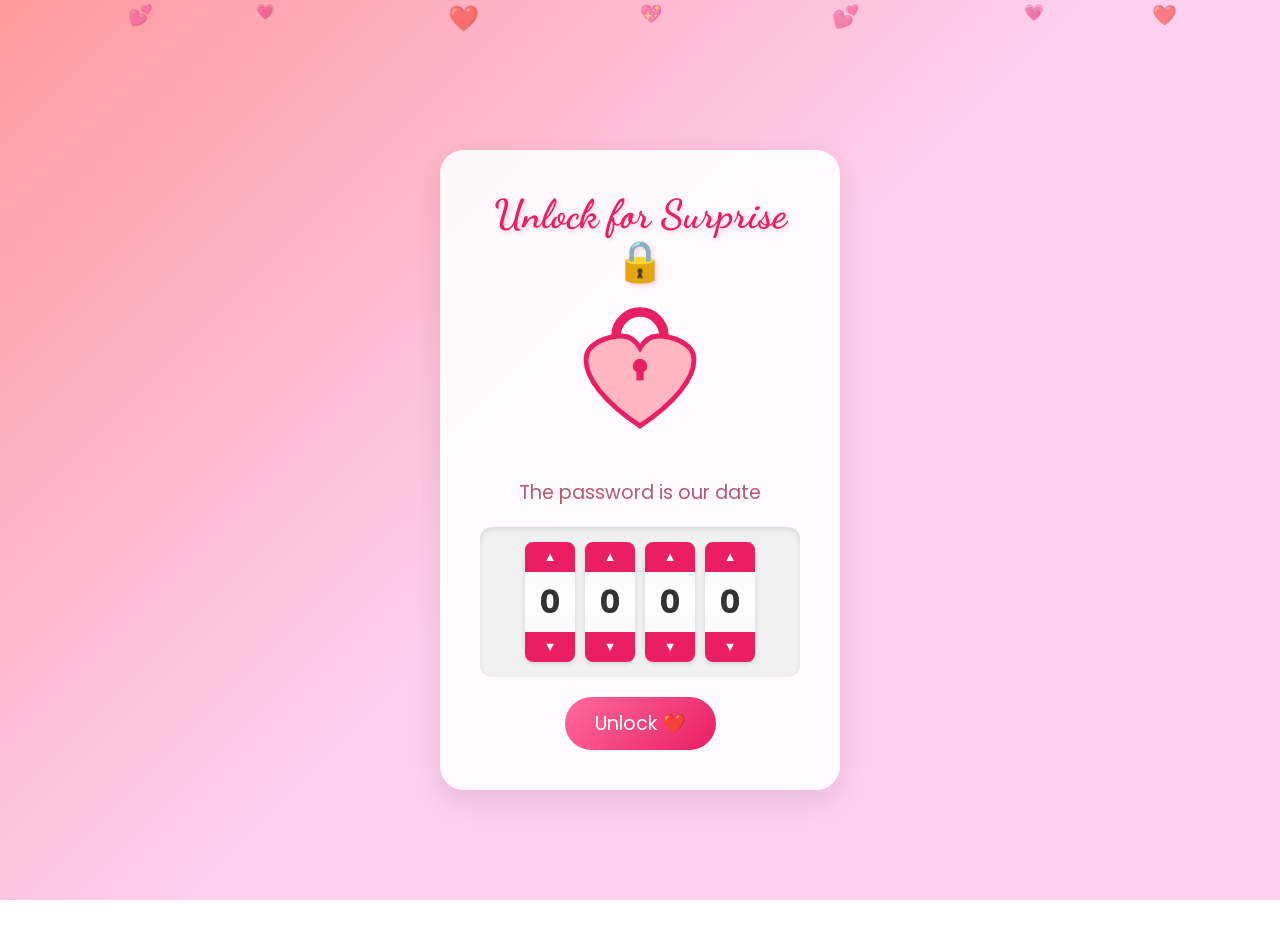
==== index.HTML @ ac117f06 "Add files via upload" ====
<!DOCTYPE html>
<html lang="en">

<head>
    <meta charset="UTF-8">
    <meta name="viewport" content="width=device-width, initial-scale=1.0">
    <title>Our Valentine's Memories</title>
    <!-- Google Fonts -->
    <link
        href="https://fonts.googleapis.com/css2?family=Dancing+Script:wght@700&family=Poppins:wght@300;400;500;600&display=swap"
        rel="stylesheet">
    <!-- Swiper CSS -->
    <link rel="stylesheet" href="https://unpkg.com/swiper/swiper-bundle.min.css" />
    <style>
        * {
            box-sizing: border-box;
            margin: 0;
            padding: 0;
        }

        html,
        body {
            overflow-x: hidden;
            width: 100%;
        }

        body {
            font-family: 'Poppins', sans-serif;
            background: linear-gradient(135deg, #ff9a9e 0%, #fecfef 50%, #fecfef 100%);
            background-attachment: fixed;
            color: #4a2c2a;
            min-height: 100vh;
            padding: 20px;
            position: relative;
        }

        /* Floating Hearts Animation */
        .floating-hearts {
            position: fixed;
            top: 0;
            left: 0;
            width: 100%;
            height: 100%;
            pointer-events: none;
            z-index: 0;
            overflow: hidden;
        }

        .floating-hearts span {
            position: absolute;
            display: block;
            animation: float-up 15s infinite;
            opacity: 0.6;
        }


        /* Page Navigation & Layout */
        .page-section {
            display: none;
            width: 100%;
            height: 100vh;
            justify-content: center;
            align-items: center;
            flex-direction: column;
            text-align: center;
            position: relative;
            z-index: 10;
        }

        .page-section.active {
            display: flex;
        }

        /* Page 1: Lock Screen */
        .lock-container {
            background: rgba(255, 255, 255, 0.9);
            padding: 40px;
            border-radius: 24px;
            box-shadow: 0 10px 30px rgba(0, 0, 0, 0.1);
            max-width: 400px;
            width: 90%;
        }

        .lock-title {
            font-family: 'Dancing Script', cursive;
            color: #e91e63;
            font-size: 2.5em;
            margin-bottom: 20px;
        }

        .heart-lock {
            font-size: 80px;
            margin: 20px 0;
            color: #ff6b9d;
            animation: pulse 2s infinite;
        }

        .password-input {
            width: 100%;
            padding: 15px;
            border: 2px solid #ffb6c1;
            border-radius: 12px;
            font-size: 1.2em;
            margin: 20px 0;
            text-align: center;
            font-family: 'Poppins', sans-serif;
            outline: none;
            transition: all 0.3s;
        }

        .password-input:focus {
            border-color: #e91e63;
            box-shadow: 0 0 10px rgba(233, 30, 99, 0.2);
        }

        .unlock-btn {
            background: linear-gradient(135deg, #ff6b9d 0%, #e91e63 100%);
            color: white;
            border: none;
            padding: 12px 30px;
            font-size: 1.2em;
            border-radius: 30px;
            cursor: pointer;
            transition: transform 0.2s;
            font-family: 'Poppins', sans-serif;
        }

        .unlock-btn:hover {
            transform: scale(1.05);
        }

        .hint-text {
            position: absolute;
            bottom: 20px;
            right: 20px;
            font-size: 0.9em;
            color: rgba(184, 90, 113, 0.7);
            font-style: italic;
        }

        /* Page 2: Proposal */
        .proposal-title {
            font-family: 'Dancing Script', cursive;
            color: #e91e63;
            font-size: 3.5em;
            margin-bottom: 40px;
            text-shadow: 2px 2px 4px rgba(255, 255, 255, 0.5);
        }

        .buttons-container {
            display: flex;
            gap: 20px;
            justify-content: center;
            align-items: center;
            position: relative;
            /* For button movement context if needed */
        }

        .proposal-btn {
            padding: 15px 40px;
            font-size: 1.5em;
            border: none;
            border-radius: 50px;
            cursor: pointer;
            font-family: 'Poppins', sans-serif;
            transition: all 0.3s;
            box-shadow: 0 5px 15px rgba(0, 0, 0, 0.2);
        }

        .btn-yes {
            background: #4CAF50;
            color: white;
        }

        .btn-yes:hover {
            transform: scale(1.1);
            background: #45a049;
        }

        .btn-no {
            background: #ff4757;
            color: white;
            position: relative;
            /* Changed to absolute in JS or keeps relative until hover */
        }

        /* Updates to existing container for Page 3 */
        #main-content {
            display: none;
            /* Hidden by default */
            padding-top: 20px;
            padding-bottom: 50px;
        }

        /* Animation for Floating Hearts */
        @keyframes float-up {
            0% {
                transform: translateY(100vh) rotate(0deg);
                opacity: 0;
            }

            10% {
                opacity: 0.6;
            }

            90% {
                opacity: 0.6;
            }

            100% {
                transform: translateY(-100vh) rotate(720deg);
                opacity: 0;
            }
        }

        .container {
            max-width: 700px;
            margin: 0 auto;
            background: rgba(255, 255, 255, 0.85);
            backdrop-filter: blur(10px);
            -webkit-backdrop-filter: blur(10px);
            padding: 40px 30px;
            border-radius: 24px;
            box-shadow: 0 20px 60px rgba(255, 105, 135, 0.3),
                0 0 0 1px rgba(255, 255, 255, 0.5);
            position: relative;
            z-index: 1;
        }

        h1 {
            font-family: 'Dancing Script', cursive;
            color: #e91e63;
            font-size: 2.8em;
            margin-bottom: 10px;
            text-shadow: 2px 2px 4px rgba(233, 30, 99, 0.2);
            line-height: 1.2;
        }

        .subtitle {
            font-size: 1em;
            color: #b85a71;
            margin-bottom: 30px;
            font-weight: 300;
        }

        .tsa-lock-container {
            display: flex;
            justify-content: center;
            gap: 10px;
            margin: 20px 0;
            background: #f0f0f0;
            padding: 15px;
            border-radius: 12px;
            box-shadow: inset 0 2px 5px rgba(0, 0, 0, 0.1);
        }

        .tumbler-wrapper {
            display: flex;
            flex-direction: column;
            align-items: center;
            background: white;
            border-radius: 8px;
            box-shadow: 0 2px 5px rgba(0, 0, 0, 0.1);
            overflow: hidden;
            width: 50px;
        }

        .tumbler-digit {
            font-size: 2em;
            font-weight: bold;
            color: #333;
            height: 60px;
            display: flex;
            align-items: center;
            justify-content: center;
            background: linear-gradient(to bottom, #f9f9f9, white, #f9f9f9);
            width: 100%;
            user-select: none;
        }

        .tumbler-btn {
            width: 100%;
            height: 30px;
            background: #e91e63;
            color: white;
            display: flex;
            align-items: center;
            justify-content: center;
            cursor: pointer;
            font-size: 0.8em;
            transition: background 0.2s;
            user-select: none;
        }

        .tumbler-btn:hover {
            background: #d81b60;
        }

        .tumbler-btn:active {
            background: #c2185b;
        }



        .heart-icon {
            font-size: 1.5em;
            animation: pulse 1.5s ease-in-out infinite;
        }

        @keyframes pulse {

            0%,
            100% {
                transform: scale(1);
            }

            50% {
                transform: scale(1.2);
            }
        }

        /* Photo Gallery */
        .gallery-wrapper {
            margin: 30px 0;
            padding: 20px 0;
            overflow: hidden;
            width: 100%;
        }

        .swiper {
            width: 90%;
            height: 480px;
            max-width: 380px;
            margin: 0 auto;
            padding: 20px 0;
            overflow: visible;
        }

        .upload-btn-container {
            text-align: center;
            margin-top: 15px;
        }

        .upload-btn {
            background: rgba(255, 255, 255, 0.8);
            border: 2px dashed #e91e63;
            color: #e91e63;
            padding: 10px 20px;
            border-radius: 20px;
            cursor: pointer;
            font-family: 'Poppins', sans-serif;
            font-size: 0.9em;
            transition: all 0.3s;
            display: inline-flex;
            align-items: center;
            gap: 8px;
        }

        .upload-btn:hover {
            background: #ffe6eb;
            transform: translateY(-2px);
        }

        .swiper-slide {
            border-radius: 20px;
            overflow: hidden;
            box-shadow: 0 15px 40px rgba(0, 0, 0, 0.15);
            background: #fff;
        }

        .swiper-slide img {
            width: 100%;
            height: 100%;
            object-fit: cover;
            transition: transform 0.3s ease;
        }

        /* Memory Timeline */
        .memories-section {
            margin-top: 40px;
            text-align: left;
        }

        .memories-section h2 {
            font-family: 'Dancing Script', cursive;
            color: #e91e63;
            font-size: 2em;
            text-align: center;
            margin-bottom: 25px;
        }

        .memory-item {
            display: flex;
            align-items: flex-start;
            gap: 15px;
            padding: 15px;
            margin-bottom: 12px;
            background: linear-gradient(135deg, rgba(255, 182, 193, 0.3) 0%, rgba(255, 218, 233, 0.3) 100%);
            border-radius: 16px;
            border-left: 4px solid #e91e63;
            transition: transform 0.2s ease, box-shadow 0.2s ease;
        }

        .memory-item:hover {
            transform: translateX(5px);
            box-shadow: 0 5px 20px rgba(233, 30, 99, 0.15);
        }

        .memory-icon {
            font-size: 1.5em;
            flex-shrink: 0;
        }

        .memory-content {
            flex: 1;
        }

        .memory-date {
            font-size: 0.85em;
            color: #e91e63;
            font-weight: 600;
            margin-bottom: 4px;
        }

        .memory-text {
            font-size: 1em;
            line-height: 1.5;
            color: #5a3d3d;
        }

        /* Footer */
        .footer {
            margin-top: 40px;
            padding-top: 25px;
            border-top: 2px dashed rgba(233, 30, 99, 0.3);
            text-align: center;
        }

        .footer .signature {
            font-family: 'Dancing Script', cursive;
            font-size: 1.8em;
            color: #e91e63;
            margin-bottom: 8px;
        }

        .footer .tagline {
            font-size: 0.95em;
            color: #b85a71;
            font-style: italic;
        }

        /* Swipe hint */
        .swipe-hint {
            text-align: center;
            margin-top: 15px;
            font-size: 0.9em;
            color: #b85a71;
            opacity: 0.8;
        }

        /* Countdown Timer */
        .countdown-section {
            margin: 30px 0;
            padding: 25px;
            background: linear-gradient(135deg, #ff6b9d 0%, #c44569 100%);
            border-radius: 20px;
            color: white;
            text-align: center;
        }

        .countdown-title {
            font-family: 'Dancing Script', cursive;
            font-size: 1.6em;
            margin-bottom: 15px;
        }

        .countdown-timer {
            display: flex;
            justify-content: center;
            gap: 15px;
            flex-wrap: wrap;
        }

        .countdown-item {
            background: rgba(255, 255, 255, 0.2);
            backdrop-filter: blur(5px);
            padding: 15px 20px;
            border-radius: 12px;
            min-width: 70px;
        }

        .countdown-number {
            font-size: 2em;
            font-weight: 600;
            display: block;
        }

        .countdown-label {
            font-size: 0.75em;
            text-transform: uppercase;
            opacity: 0.9;
        }

        .countdown-passed {
            font-size: 1.3em;
            animation: pulse 1.5s ease-in-out infinite;
        }

        /* Love Letter */
        .love-letter-section {
            margin: 30px 0;
            text-align: center;
        }

        .envelope-btn {
            background: linear-gradient(135deg, #ff758c 0%, #ff7eb3 100%);
            border: none;
            padding: 20px 40px;
            border-radius: 16px;
            cursor: pointer;
            font-family: 'Poppins', sans-serif;
            font-size: 1.1em;
            color: white;
            box-shadow: 0 10px 30px rgba(255, 117, 140, 0.4);
            transition: all 0.3s ease;
            display: inline-flex;
            align-items: center;
            gap: 10px;
        }

        .envelope-btn:hover {
            transform: translateY(-3px);
            box-shadow: 0 15px 40px rgba(255, 117, 140, 0.5);
        }

        .envelope-btn:active {
            transform: translateY(0);
        }

        .envelope-icon {
            font-size: 1.5em;
            animation: wiggle 2s ease-in-out infinite;
        }

        @keyframes wiggle {

            0%,
            100% {
                transform: rotate(-5deg);
            }

            50% {
                transform: rotate(5deg);
            }
        }

        .love-letter-content {
            display: none;
            margin-top: 25px;
            padding: 30px;
            background: linear-gradient(135deg, #fff5f7 0%, #ffe4ec 100%);
            border-radius: 20px;
            border: 2px solid #ffb6c1;
            text-align: left;
            animation: unfold 0.5s ease-out;
        }

        .love-letter-content.show {
            display: block;
        }

        @keyframes unfold {
            0% {
                opacity: 0;
                transform: scaleY(0);
                transform-origin: top;
            }

            100% {
                opacity: 1;
                transform: scaleY(1);
            }
        }

        .letter-header {
            font-family: 'Dancing Script', cursive;
            font-size: 1.8em;
            color: #e91e63;
            margin-bottom: 15px;
            text-align: center;
        }

        .letter-body {
            font-size: 1em;
            line-height: 1.8;
            color: #5a3d3d;
        }

        .letter-body p {
            margin-bottom: 15px;
        }

        .letter-signature {
            font-family: 'Dancing Script', cursive;
            font-size: 1.5em;
            color: #e91e63;
            text-align: right;
            margin-top: 20px;
        }

        /* Confetti */
        .confetti-container {
            position: fixed;
            top: 0;
            left: 0;
            width: 100%;
            height: 100%;
            pointer-events: none;
            z-index: 1000;
            overflow: hidden;
        }

        .confetti {
            position: absolute;
            width: 10px;
            height: 10px;
            animation: confetti-fall 4s ease-out forwards;
        }

        @keyframes confetti-fall {
            0% {
                opacity: 1;
                transform: translateY(-100%) rotate(0deg);
            }

            100% {
                opacity: 0;
                transform: translateY(100vh) rotate(720deg);
            }
        }

        /* Content Sections */
        .content-section {
            margin: 30px 0;
            padding: 25px;
            background: linear-gradient(135deg, #fff5f7 0%, #ffe4ec 100%);
            border-radius: 20px;
            border: 2px solid rgba(233, 30, 99, 0.2);
        }

        .section-title {
            font-family: 'Dancing Script', cursive;
            font-size: 1.8em;
            color: #e91e63;
            text-align: center;
            margin-bottom: 20px;
        }

        /* Reasons List */
        .reasons-list {
            list-style: none;
            padding: 0;
            text-align: left;
        }

        .reasons-list li {
            display: flex;
            align-items: flex-start;
            gap: 12px;
            padding: 12px 15px;
            margin-bottom: 10px;
            background: rgba(255, 255, 255, 0.8);
            border-radius: 12px;
            border-left: 4px solid #ff6b9d;
            transition: transform 0.2s ease;
        }

        .reasons-list li:hover {
            transform: translateX(5px);
        }

        .reason-number {
            background: linear-gradient(135deg, #ff6b9d 0%, #e91e63 100%);
            color: white;
            width: 28px;
            height: 28px;
            border-radius: 50%;
            display: flex;
            align-items: center;
            justify-content: center;
            font-weight: 600;
            font-size: 0.85em;
            flex-shrink: 0;
        }

        .reason-text {
            color: #5a3d3d;
            line-height: 1.5;
        }

        /* Bucket List */
        .bucket-list {
            display: grid;
            grid-template-columns: repeat(auto-fit, minmax(200px, 1fr));
            gap: 12px;
        }

        .bucket-item {
            display: flex;
            align-items: center;
            gap: 10px;
            padding: 15px;
            background: rgba(255, 255, 255, 0.8);
            border-radius: 12px;
            transition: transform 0.2s ease, box-shadow 0.2s ease;
        }

        .bucket-item:hover {
            transform: translateY(-3px);
            box-shadow: 0 5px 20px rgba(233, 30, 99, 0.15);
        }

        .bucket-icon {
            font-size: 1.5em;
        }

        .bucket-text {
            color: #5a3d3d;
            font-size: 0.95em;
        }

        /* Playlist */
        .playlist-container {
            display: flex;
            flex-direction: column;
            gap: 10px;
        }

        .song-item {
            display: flex;
            align-items: center;
            gap: 15px;
            padding: 12px 15px;
            background: linear-gradient(135deg, rgba(102, 126, 234, 0.1) 0%, rgba(118, 75, 162, 0.1) 100%);
            border-radius: 12px;
            border-left: 4px solid #667eea;
            transition: transform 0.2s ease;
        }

        .song-item:hover {
            transform: translateX(5px);
        }

        .song-number {
            font-size: 1.5em;
        }

        .song-info {
            flex: 1;
        }

        .song-title {
            font-weight: 600;
            color: #4a2c2a;
            margin-bottom: 2px;
        }

        .song-artist {
            font-size: 0.85em;
            color: #b85a71;
        }

        /* Quiz Modal */
        .quiz-modal {
            display: none;
            position: fixed;
            top: 0;
            left: 0;
            width: 100%;
            height: 100%;
            background: rgba(0, 0, 0, 0.7);
            z-index: 2000;
            align-items: center;
            justify-content: center;
            padding: 20px;
        }

        .quiz-modal.show {
            display: flex;
        }

        .quiz-container {
            background: linear-gradient(135deg, #fff5f7 0%, #ffe4ec 100%);
            border-radius: 24px;
            padding: 30px;
            max-width: 500px;
            width: 100%;
            max-height: 90vh;
            overflow-y: auto;
            position: relative;
            animation: quiz-appear 0.3s ease-out;
        }

        @keyframes quiz-appear {
            0% {
                opacity: 0;
                transform: scale(0.9);
            }

            100% {
                opacity: 1;
                transform: scale(1);
            }
        }

        .quiz-title {
            font-family: 'Dancing Script', cursive;
            font-size: 1.8em;
            color: #e91e63;
            text-align: center;
            margin-bottom: 10px;
        }

        .quiz-subtitle {
            text-align: center;
            color: #b85a71;
            margin-bottom: 25px;
            font-size: 0.95em;
        }

        .quiz-question {
            margin-bottom: 20px;
        }

        .quiz-question p {
            font-weight: 600;
            color: #4a2c2a;
            margin-bottom: 12px;
        }

        .quiz-options {
            display: flex;
            flex-direction: column;
            gap: 8px;
        }

        .quiz-option {
            padding: 12px 15px;
            background: white;
            border: 2px solid #ffb6c1;
            border-radius: 10px;
            cursor: pointer;
            transition: all 0.2s ease;
            text-align: left;
        }

        .quiz-option:hover {
            border-color: #e91e63;
            background: #fff0f3;
        }

        .quiz-option.selected {
            border-color: #e91e63;
            background: linear-gradient(135deg, #ff6b9d 0%, #e91e63 100%);
            color: white;
        }

        .quiz-option.correct {
            border-color: #4caf50;
            background: #e8f5e9;
            color: #2e7d32;
        }

        .quiz-option.wrong {
            border-color: #f44336;
            background: #ffebee;
            color: #c62828;
        }

        .quiz-submit {
            width: 100%;
            padding: 15px;
            background: linear-gradient(135deg, #ff6b9d 0%, #e91e63 100%);
            border: none;
            border-radius: 12px;
            color: white;
            font-family: 'Poppins', sans-serif;
            font-size: 1.1em;
            font-weight: 600;
            cursor: pointer;
            margin-top: 20px;
            transition: transform 0.2s ease, box-shadow 0.2s ease;
        }

        .quiz-submit:hover {
            transform: translateY(-2px);
            box-shadow: 0 10px 30px rgba(233, 30, 99, 0.3);
        }

        .quiz-result {
            text-align: center;
            padding: 20px;
            display: none;
        }

        .quiz-result.show {
            display: block;
        }

        .quiz-score {
            font-family: 'Dancing Script', cursive;
            font-size: 2.5em;
            color: #e91e63;
            margin-bottom: 10px;
        }

        .quiz-message {
            color: #5a3d3d;
            margin-bottom: 20px;
        }

        /* Mobile Responsive Styles */

        /* Tablet */
        @media screen and (max-width: 768px) {
            body {
                padding: 15px;
            }

            .container {
                padding: 30px 20px;
                border-radius: 20px;
            }

            h1 {
                font-size: 2.2em;
                word-wrap: break-word;
            }

            .swiper {
                height: 450px;
                max-width: 340px;
            }

            .memory-item {
                padding: 14px;
            }

            .memories-section h2 {
                font-size: 1.7em;
            }

            .gallery-wrapper {
                margin: 20px 0;
                padding: 15px 0;
            }
        }

        /* Mobile phones */
        @media screen and (max-width: 480px) {
            body {
                padding: 8px;
            }

            .container {
                padding: 20px 12px;
                border-radius: 16px;
                margin: 0 2px;
            }

            h1 {
                font-size: 1.6em;
                line-height: 1.3;
            }

            .subtitle {
                font-size: 0.85em;
                margin-bottom: 20px;
            }

            .heart-icon {
                font-size: 1.2em;
            }

            .swiper {
                height: 400px;
                max-width: 85%;
                width: 85%;
                padding: 10px 0;
            }

            .swiper-slide {
                border-radius: 16px;
            }

            .gallery-wrapper {
                margin: 15px 0;
                padding: 10px 0;
            }

            .swipe-hint {
                font-size: 0.8em;
                margin-top: 10px;
            }

            .memories-section {
                margin-top: 25px;
            }

            .memories-section h2 {
                font-size: 1.5em;
                margin-bottom: 18px;
            }

            .memory-item {
                flex-direction: column;
                gap: 8px;
                padding: 12px 10px;
                margin-bottom: 10px;
                border-radius: 12px;
            }

            .memory-icon {
                font-size: 1.3em;
            }

            .memory-date {
                font-size: 0.8em;
            }

            .memory-text {
                font-size: 0.9em;
                line-height: 1.45;
                word-wrap: break-word;
            }

            .footer {
                margin-top: 25px;
                padding-top: 20px;
            }

            .footer .signature {
                font-size: 1.3em;
            }

            .footer .tagline {
                font-size: 0.85em;
                line-height: 1.4;
            }

            /* Reduce floating hearts on mobile for performance */
            .floating-hearts span {
                opacity: 0.4;
            }

            /* Mobile styling for Lock & Proposal Pages */
            .lock-container,
            .proposal-container {
                padding: 20px;
                width: 95%;
            }

            .lock-title {
                font-size: 2em;
            }

            .heart-lock svg {
                width: 80px;
                height: 80px;
            }

            .tsa-lock-container {
                gap: 5px;
                padding: 10px;
            }

            .tumbler-wrapper {
                width: 40px;
            }

            .tumbler-digit {
                font-size: 1.5em;
                height: 50px;
            }

            .tumbler-btn {
                height: 25px;
                font-size: 0.7em;
            }

            .proposal-title {
                font-size: 2.2em;
                padding: 0 10px;
            }

            .proposal-btn {
                padding: 12px 30px;
                font-size: 1.2em;
            }

            #noBtn {
                /* Ensure absolute positioning context works better on small screens if moved */
                transition: none;
                /* Instant move on mobile to prevent accidental clicks */
            }
        }

        /* Extra small phones (iPhone SE, older devices) */
        @media screen and (max-width: 360px) {
            body {
                padding: 6px;
            }

            .container {
                padding: 18px 10px;
                border-radius: 14px;
            }

            h1 {
                font-size: 1.4em;
            }

            .subtitle {
                font-size: 0.8em;
            }

            .swiper {
                height: 340px;
            }

            .memories-section h2 {
                font-size: 1.3em;
            }

            .memory-item {
                padding: 10px 8px;
            }

            .memory-text {
                font-size: 0.85em;
            }

            .footer .signature {
                font-size: 1.2em;
            }

            .footer .tagline {
                font-size: 0.8em;
            }
        }

        /* Landscape orientation on mobile */
        @media screen and (max-width: 768px) and (orientation: landscape) {
            .swiper {
                height: 280px;
                max-width: 300px;
            }

            .gallery-wrapper {
                margin: 10px 0;
                padding: 10px 0;
            }

            h1 {
                font-size: 1.5em;
                margin-bottom: 8px;
            }

            .subtitle {
                margin-bottom: 15px;
            }
        }

        /* Touch-friendly improvements */
        @media (hover: none) and (pointer: coarse) {
            .memory-item:hover {
                transform: none;
                box-shadow: none;
            }

            .memory-item:active {
                transform: scale(0.98);
                background: linear-gradient(135deg, rgba(255, 182, 193, 0.5) 0%, rgba(255, 218, 233, 0.5) 100%);
            }

            .swiper {
                touch-action: pan-y;
            }
        }

        /* Editable Input Styles - Minimalist Redesign */
        .editable-input {
            background: transparent;
            border: none;
            border-bottom: 2px solid rgba(233, 30, 99, 0.3);
            /* Underline style */
            width: 100%;
            font-family: inherit;
            font-size: 1em;
            color: #5a3d3d;
            padding: 5px 0;
            /* Minimal padding */
            outline: none;
            transition: all 0.3s cubic-bezier(0.4, 0, 0.2, 1);
            border-radius: 0;
            /* Clear rounded corners */
            margin-bottom: 8px;
        }

        .editable-textarea {
            width: 100%;
            background: rgba(255, 255, 255, 0.3);
            /* Very subtle background for large text */
            border: 1px solid rgba(233, 30, 99, 0.2);
            border-radius: 12px;
            padding: 15px;
            font-family: inherit;
            /* Consider 'Dancing Script' for letter specifically? */
            font-size: 1em;
            color: #5a3d3d;
            resize: vertical;
            outline: none;
            transition: all 0.3s ease;
            line-height: 1.6;
        }

        /* Focus Effects */
        .editable-input:focus {
            border-bottom-color: #e91e63;
            border-bottom-width: 3px;
            background: linear-gradient(to top, rgba(233, 30, 99, 0.05), transparent);
        }

        .editable-textarea:focus {
            background: rgba(255, 255, 255, 0.8);
            border-color: #e91e63;
            box-shadow: 0 4px 12px rgba(233, 30, 99, 0.1);
        }

        /* Placeholder styling */
        .editable-input::placeholder,
        .editable-textarea::placeholder {
            color: rgba(184, 90, 113, 0.5);
            font-style: italic;
        }

        /* Specific tweaks for story date */
        .story-date {
            font-weight: 600;
            color: #e91e63;
            font-size: 0.95em;
        }

        /* Layout fixes for lists */
        .reasons-list li .editable-input,
        .bucket-item .editable-input {
            flex: 1;
            width: auto;
            margin-bottom: 0;
            margin-top: -5px;
            /* Slight alignment tweak */
        }

        .reasons-list li,
        .bucket-item {
            align-items: center;
            /* Center vertically */
        }

        /* Ensure buckets grid works with new inputs */
        .bucket-list {
            grid-template-columns: repeat(auto-fit, minmax(250px, 1fr));
            /* slightly wider for inputs */
        }

        /* Editable Emoji Styles */
        .editable-emoji {
            background: transparent;
            border: none;
            font-size: 1.5em;
            width: 50px;
            text-align: center;
            cursor: pointer;
            transition: transform 0.2s;
            padding: 0;
            border-radius: 50%;
        }

        .editable-emoji:hover {
            transform: scale(1.2);
            background: rgba(255, 255, 255, 0.3);
        }

        .editable-emoji:focus {
            outline: none;
            background: rgba(255, 255, 255, 0.5);
            box-shadow: 0 0 10px rgba(233, 30, 99, 0.2);
        }

        /* Edit Mode Styles */
        body:not(.edit-mode) .add-btn-container,
        body:not(.edit-mode) .delete-btn {
            display: none !important;
        }

        body:not(.edit-mode) .editable-input,
        body:not(.edit-mode) .editable-textarea {
            border-bottom-color: transparent;
            /* Hide underline in view mode */
            pointer-events: none;
            /* Read-only */
        }

        body:not(.edit-mode) .editable-emoji {
            pointer-events: none;
        }

        .edit-toggle-btn {
            position: fixed;
            bottom: 30px;
            /* Move to bottom */
            right: 30px;
            /* Move to right */
            z-index: 1000;
            background: rgba(255, 255, 255, 0.6);
            /* More transparent initially */
            border: 2px solid #e91e63;
            color: #e91e63;
            padding: 10px 15px;
            border-radius: 30px;
            cursor: pointer;
            font-weight: bold;
            box-shadow: 0 4px 10px rgba(0, 0, 0, 0.1);
            transition: all 0.3s;
            opacity: 0.7;
            /* Fade out when not hovering */
        }

        .edit-toggle-btn:hover {
            opacity: 1;
            background: rgba(255, 255, 255, 0.95);
            transform: scale(1.05);
            /* Slight grow on hover */
        }

        .edit-toggle-btn.active {
            background: #e91e63;
            color: white;
            opacity: 1;
            box-shadow: 0 4px 15px rgba(233, 30, 99, 0.4);
        }

        .delete-btn {
            background: none;
            border: none;
            cursor: pointer;
            font-size: 1.2em;
            margin-left: 5px;
            transition: transform 0.2s;
            opacity: 0.7;
        }

        .delete-btn:hover {
            transform: scale(1.2);
            opacity: 1;
        }

        /* Delete Photo Button on Slides */
        .delete-photo-btn {
            position: absolute;
            top: 10px;
            right: 10px;
            background: rgba(255, 255, 255, 0.9);
            border: 2px solid #e91e63;
            color: #e91e63;
            width: 30px;
            height: 30px;
            border-radius: 50%;
            display: flex;
            align-items: center;
            justify-content: center;
            cursor: pointer;
            z-index: 10;
            font-size: 16px;
            transition: all 0.2s;
            box-shadow: 0 2px 5px rgba(0, 0, 0, 0.2);
        }

        .delete-photo-btn:hover {
            background: #e91e63;
            color: white;
            transform: scale(1.1);
        }
    </style>
</head>

<body>
    <!-- Floating Hearts Background -->
    <div class="floating-hearts">
        <span style="left: 10%; animation-delay: 0s; font-size: 20px;">💕</span>
        <span style="left: 20%; animation-delay: 2s; font-size: 15px;">💗</span>
        <span style="left: 35%; animation-delay: 4s; font-size: 25px;">❤️</span>
        <span style="left: 50%; animation-delay: 1s; font-size: 18px;">💖</span>
        <span style="left: 65%; animation-delay: 3s; font-size: 22px;">💕</span>
        <span style="left: 80%; animation-delay: 5s; font-size: 16px;">💗</span>
        <span style="left: 90%; animation-delay: 2.5s; font-size: 20px;">❤️</span>
    </div>

    <!-- Page 1: Lock Screen -->
    <div id="lock-screen" class="page-section active">
        <div class="lock-container">
            <h1 class="lock-title">Unlock for Surprise 🔒</h1>
            <div class="heart-lock">
                <svg width="120" height="120" viewBox="0 0 100 100" xmlns="http://www.w3.org/2000/svg"
                    style="overflow: visible;">
                    <!-- Shackle -->
                    <path d="M30 40 V 25 A 20 20 0 0 1 70 25 V 40" fill="none" stroke="#e91e63" stroke-width="8"
                        stroke-linecap="round" />
                    <!-- Heart Body -->
                    <path
                        d="M50 90 C 20 70 5 50 5 35 C 5 20 25 15 35 15 C 42 15 47 20 50 25 C 53 20 58 15 65 15 C 75 15 95 20 95 35 C 95 50 80 70 50 90 Z"
                        fill="#ffb6c1" stroke="#e91e63" stroke-width="4" transform="translate(0, 10)" />
                    <!-- Keyhole -->
                    <circle cx="50" cy="50" r="6" fill="#e91e63" />
                    <rect x="47" y="50" width="6" height="12" fill="#e91e63" />
                </svg>
            </div>
            <p style="font-size: 1.2em; color: #b85a71;">The password is our date</p>
            <!-- TSA Lock Mechanism -->
            <div class="tsa-lock-container">
                <div class="tumbler-wrapper">
                    <div class="tumbler-btn up" onclick="updateTumbler(0, 1)">▲</div>
                    <div class="tumbler-digit" id="digit-0">0</div>
                    <div class="tumbler-btn down" onclick="updateTumbler(0, -1)">▼</div>
                </div>
                <div class="tumbler-wrapper">
                    <div class="tumbler-btn up" onclick="updateTumbler(1, 1)">▲</div>
                    <div class="tumbler-digit" id="digit-1">0</div>
                    <div class="tumbler-btn down" onclick="updateTumbler(1, -1)">▼</div>
                </div>
                <div class="tumbler-wrapper">
                    <div class="tumbler-btn up" onclick="updateTumbler(2, 1)">▲</div>
                    <div class="tumbler-digit" id="digit-2">0</div>
                    <div class="tumbler-btn down" onclick="updateTumbler(2, -1)">▼</div>
                </div>
                <div class="tumbler-wrapper">
                    <div class="tumbler-btn up" onclick="updateTumbler(3, 1)">▲</div>
                    <div class="tumbler-digit" id="digit-3">0</div>
                    <div class="tumbler-btn down" onclick="updateTumbler(3, -1)">▼</div>
                </div>
            </div>
            <button class="unlock-btn" onclick="checkPassword()">Unlock ❤️</button>
        </div>
    </div>

    <!-- Page 2: Proposal -->
    <div id="proposal-screen" class="page-section">
        <h1 class="proposal-title">Will you be my Valentine? 🌹</h1>
        <div class="buttons-container">
            <button class="proposal-btn btn-yes" onclick="acceptProposal()">Yes! 💖</button>
            <button class="proposal-btn btn-no" id="noBtn" onmouseover="moveButton()" ontouchstart="moveButton()">No
                😢</button>
        </div>
    </div>

    <div id="main-content">
        <button class="edit-toggle-btn" onclick="toggleEditMode()">✏️ Edit Page</button>
        <div class="container">
            <h1>Happy Valentine's Day <span class="heart-icon">💖</span></h1>
            <p class="subtitle">To the love of my life</p>

            <!-- Swipeable Photo Gallery -->
            <div class="gallery-wrapper">
                <div class="swiper">
                    <div class="swiper-wrapper">
                        <!-- Slides will be added dynamically by user upload -->
                        <div class="swiper-slide" id="placeholder-slide"
                            style="display: flex; justify-content: center; align-items: center; background: #f8f8f8; color: #aaa; text-align: center;">
                            <div style="padding: 20px;">
                                <span style="font-size: 3em; display: block; margin-bottom: 10px;">📸</span>
                                <p>No memories yet!<br>Upload photos below.</p>
                            </div>
                        </div>

                    </div>
                </div>
                <p class="swipe-hint">👆 Swipe to see more memories</p>

                <div class="upload-btn-container">
                    <button class="upload-btn" onclick="document.getElementById('photoUpload').click()">
                        <span>➕ Add More Memories</span>
                    </button>
                    <input type="file" id="photoUpload" multiple accept="image/*" style="display: none;"
                        onchange="handlePhotoUpload(this)">
                </div>
            </div>

            <!-- Memory Timeline -->
            <div class="memories-section">
                <h2>Our Love Story 💕</h2>
                <div id="love-story-container">
                    <div class="memory-item">
                        <input type="text" class="editable-emoji story-icon" value="🌟" oninput="saveContent()">
                        <div class="memory-content">
                            <input type="text" class="editable-input story-date" placeholder="Date (e.g., Nov 9, 2020)"
                                oninput="saveContent()">
                            <textarea class="editable-textarea story-text" placeholder="What happened?" rows="2"
                                oninput="saveContent()"></textarea>
                        </div>
                        <button class="delete-btn" onclick="removeSelf(this)" title="Delete item">🗑️</button>
                    </div>
                </div>
            </div>
            <div style="text-align: center; margin-top: 15px;" class="add-btn-container">
                <button class="unlock-btn" style="font-size: 0.9em; padding: 8px 20px;" onclick="addStoryItem()">➕ Add
                    Memory</button>
            </div>
        </div>

        <!-- Countdown Timer Section -->
        <div class="countdown-section">
            <p class="countdown-title">💝 Countdown to Valentine's Day 💝</p>
            <div class="countdown-timer" id="countdown">
                <div class="countdown-item">
                    <span class="countdown-number" id="days">00</span>
                    <span class="countdown-label">Days</span>
                </div>
                <div class="countdown-item">
                    <span class="countdown-number" id="hours">00</span>
                    <span class="countdown-label">Hours</span>
                </div>
                <div class="countdown-item">
                    <span class="countdown-number" id="minutes">00</span>
                    <span class="countdown-label">Minutes</span>
                </div>
                <div class="countdown-item">
                    <span class="countdown-number" id="seconds">00</span>
                    <span class="countdown-label">Seconds</span>
                </div>
            </div>
        </div>

        <!-- Anniversary Countdown Section -->
        <div class="countdown-section" style="background: linear-gradient(135deg, #667eea 0%, #764ba2 100%);">
            <p class="countdown-title">💍 Countdown to Our Anniversary (July 24) 💍</p>
            <div class="countdown-timer" id="anniversaryCountdown">
                <div class="countdown-item">
                    <span class="countdown-number" id="annDays">00</span>
                    <span class="countdown-label">Days</span>
                </div>
                <div class="countdown-item">
                    <span class="countdown-number" id="annHours">00</span>
                    <span class="countdown-label">Hours</span>
                </div>
                <div class="countdown-item">
                    <span class="countdown-number" id="annMinutes">00</span>
                    <span class="countdown-label">Minutes</span>
                </div>
                <div class="countdown-item">
                    <span class="countdown-number" id="annSeconds">00</span>
                    <span class="countdown-label">Seconds</span>
                </div>
            </div>
        </div>

        <!-- Relationship Duration Counter -->
        <div class="countdown-section" style="background: linear-gradient(135deg, #f093fb 0%, #f5576c 100%);">
            <p class="countdown-title">❤️ Together Since July 24, 2024 ❤️</p>
            <div class="countdown-timer" id="relationshipDuration">
                <div class="countdown-item">
                    <span class="countdown-number" id="relYears">0</span>
                    <span class="countdown-label">Years</span>
                </div>
                <div class="countdown-item">
                    <span class="countdown-number" id="relMonths">0</span>
                    <span class="countdown-label">Months</span>
                </div>
                <div class="countdown-item">
                    <span class="countdown-number" id="relDays">0</span>
                    <span class="countdown-label">Days</span>
                </div>
                <div class="countdown-item">
                    <span class="countdown-number" id="relTotalDays">0</span>
                    <span class="countdown-label">Total Days</span>
                </div>
            </div>
        </div>

        <!-- Love Letter Section -->
        <div class="love-letter-section">
            <button class="envelope-btn" onclick="revealLetter()">
                <span class="envelope-icon">💌</span>
                <span>Open My Love Letter</span>
            </button>
            <div class="love-letter-content" id="loveLetter">
                <h3 class="letter-header">My Dearest...</h3>
                <textarea id="loveLetterText" class="editable-textarea"
                    style="min-height: 400px; font-family: 'Dancing Script', cursive; font-size: 1.5em; line-height: 1.5; background: rgba(255,255,255,0.4);"
                    placeholder="Write your love letter here..." oninput="saveContent()"></textarea>
                <p class="letter-signature">Forever yours, <input type="text" class="editable-input"
                        style="width: 200px; display: inline-block; text-align: left;" placeholder="Your Name"
                        id="letterSignature" oninput="saveContent()"></p>
            </div>
        </div>

        <!-- Reasons I Love You Section -->
        <div class="content-section">
            <h2 class="section-title">💕 Reasons I Love You 💕</h2>
            <ul class="reasons-list">
                <li><span class="reason-number">1</span><input type="text" class="editable-input reason-input"
                        placeholder="Reason #1" oninput="saveContent()"> <button class="delete-btn"
                        onclick="removeSelf(this)" title="Delete item">🗑️</button></li>
            </ul>
            <div style="text-align: center; margin-top: 15px;" class="add-btn-container">
                <button class="unlock-btn" style="font-size: 0.9em; padding: 8px 20px;" onclick="addReasonItem()">➕ Add
                    Reason</button>
            </div>
        </div>

        <!-- Our Bucket List Section -->
        <div class="content-section">
            <h2 class="section-title">✨ Our Bucket List ✨</h2>
            <div class="bucket-list">
                <div class="bucket-item"><input type="text" class="editable-emoji bucket-icon" value="🌊"
                        oninput="saveContent()"><input type="text" class="editable-input bucket-input"
                        placeholder="Bucket list item..." oninput="saveContent()"> <button class="delete-btn"
                        onclick="removeSelf(this)" title="Delete item">�️</button></div>
            </div>
            <div style="text-align: center; margin-top: 15px;" class="add-btn-container">
                <button class="unlock-btn" style="font-size: 0.9em; padding: 8px 20px;" onclick="addBucketItem()">➕ Add
                    Item</button>
            </div>
        </div>

        <!-- Our Playlist Section -->
        <div class="content-section">
            <h2 class="section-title">🎵 Our Playlist 🎵</h2>
            <div class="playlist-container">
                <div class="song-item">
                    <span class="song-number">🎶</span>
                    <div class="song-info">
                        <a href="https://youtu.be/Kax_tVLW7TU?si=HmgedoMkS5LAj9_G" target="_blank"
                            style="text-decoration: none;">
                            <div class="song-title">Habibty</div>
                        </a>
                        <div class="song-artist">Hassan Shakosh</div>
                    </div>
                </div>
                <div class="song-item">
                    <span class="song-number">🎶</span>
                    <div class="song-info">
                        <a href="https://www.youtube.com/watch?v=I3aZ8F5ne_U&list=RDI3aZ8F5ne_U&start_radio=1"
                            target="_blank" style="text-decoration: none;">
                            <div class="song-title">3ashry w ibrahim</div>
                        </a>
                        <div class="song-artist">Eslam Kabonga</div>
                    </div>
                </div>
                <div class="song-item">
                    <span class="song-number">🎶</span>
                    <div class="song-info">
                        <a href="https://www.youtube.com/results?search_query=A+Thousand+Years+Christina+Perri"
                            target="_blank" style="text-decoration: none;">
                            <div class="song-title">el waqaa el akheera</div>
                        </a>
                        <div class="song-artist">Hamza Namira</div>
                    </div>
                </div>
                <div class="song-item">
                    <span class="song-number">🎶</span>
                    <div class="song-info">
                        <a href="https://youtu.be/yOx2JBeOzkk?si=eTkD638Z_fT9qeN8" target="_blank"
                            style="text-decoration: none;">
                            <div class="song-title">enty el ahbab</div>
                        </a>
                        <div class="song-artist">Abdelrahman Roshdy</div>
                    </div>
                </div>
                <div class="song-item">
                    <span class="song-number">🎶</span>
                    <div class="song-info">
                        <a href="https://youtu.be/mrWwGl00f40?si=sREjBR8YFbZbIxfQ" target="_blank"
                            style="text-decoration: none;">
                            <div class="song-title">etamen</div>
                        </a>
                        <div class="song-artist">Tamer Hosny</div>
                    </div>
                </div>
            </div>
        </div>

        <!-- Footer -->
        <div class="footer">
            <p class="signature">With all my love, Your Name 💕</p>
            <p class="tagline">For my dearest Her/His Name – our memories are just the beginning</p>
        </div>
    </div>

    <!-- Quiz Modal -->
    <div class="quiz-modal" id="quizModal">
        <div class="quiz-container">
            <h2 class="quiz-title">💝 How Well Do You Know Me? 💝</h2>
            <p class="quiz-subtitle">Answer these questions to unlock my love letter!</p>

            <div id="quizQuestions">
                <div class="quiz-question" data-correct="2">
                    <p>1. What is my fav moment together?</p>
                    <div class="quiz-options">
                        <div class="quiz-option" data-value="1">Proposal</div>
                        <div class="quiz-option" data-value="2">Valantine</div>
                        <div class="quiz-option" data-value="3">Anniversary</div>
                    </div>
                </div>

                <div class="quiz-question" data-correct="3">
                    <p>2. When is our anniversary?</p>
                    <div class="quiz-options">
                        <div class="quiz-option" data-value="1">February 14</div>
                        <div class="quiz-option" data-value="2">April 25</div>
                        <div class="quiz-option" data-value="3">July 24</div>
                    </div>
                </div>

                <div class="quiz-question" data-correct="1">
                    <p>3. Who do i love more?</p>
                    <div class="quiz-options">
                        <div class="quiz-option" data-value="1">you</div>
                        <div class="quiz-option" data-value="2">polbolty</div>
                        <div class="quiz-option" data-value="3">wella</div>
                    </div>
                </div>

                <div class="quiz-question" data-correct="2">
                    <p>4. When is polbola birthday? 🎂</p>
                    <div class="quiz-options">
                        <div class="quiz-option" data-value="1">September 8</div>
                        <div class="quiz-option" data-value="2">September 9</div>
                        <div class="quiz-option" data-value="3">July 25</div>
                    </div>
                </div>
            </div>

            <div class="quiz-result" id="quizResult">
                <p class="quiz-score" id="quizScore">0/4</p>
                <p class="quiz-message" id="quizMessage"></p>
            </div>

            <button class="quiz-submit" id="quizSubmit" onclick="submitQuiz()">Check My Answers 💕</button>
        </div>
    </div>
    </div>
    </div>

    <!-- Swiper JS -->
    <script src="https://unpkg.com/swiper/swiper-bundle.min.js"></script>
    <script>
        // Initialize Swiper
        const swiper = new Swiper('.swiper', {
            effect: 'cards',
            cardsEffect: {
                slideShadows: true,
                perSlideOffset: 8,
                perSlideRotate: 2,
            },
            loop: true,
            grabCursor: true,
            keyboard: {
                enabled: true,
            },
        });

        // Countdown Timer to Valentine's Day
        function updateCountdown() {
            const now = new Date();
            const currentYear = now.getFullYear();
            let valentinesDay = new Date(currentYear, 1, 14); // Feb 14

            // If Valentine's Day has passed this year, count to next year
            if (now > valentinesDay) {
                valentinesDay = new Date(currentYear + 1, 1, 14);
            }

            const diff = valentinesDay - now;

            if (diff <= 0) {
                // It's Valentine's Day!
                document.getElementById('countdown').innerHTML =
                    '<p class="countdown-passed">💕 Happy Valentine\'s Day! 💕</p>';
                return;
            }

            const days = Math.floor(diff / (1000 * 60 * 60 * 24));
            const hours = Math.floor((diff % (1000 * 60 * 60 * 24)) / (1000 * 60 * 60));
            const minutes = Math.floor((diff % (1000 * 60 * 60)) / (1000 * 60));
            const seconds = Math.floor((diff % (1000 * 60)) / 1000);

            document.getElementById('days').textContent = days.toString().padStart(2, '0');
            document.getElementById('hours').textContent = hours.toString().padStart(2, '0');
            document.getElementById('minutes').textContent = minutes.toString().padStart(2, '0');
            document.getElementById('seconds').textContent = seconds.toString().padStart(2, '0');
        }

        updateCountdown();
        setInterval(updateCountdown, 1000);

        // Anniversary Countdown (July 24)
        function updateAnniversaryCountdown() {
            const now = new Date();
            const currentYear = now.getFullYear();
            let anniversary = new Date(currentYear, 6, 24); // July 24 (month is 0-indexed)

            // If anniversary has passed this year, count to next year
            if (now > anniversary) {
                anniversary = new Date(currentYear + 1, 6, 24);
            }

            const diff = anniversary - now;

            if (diff <= 0) {
                // It's Anniversary Day!
                document.getElementById('anniversaryCountdown').innerHTML =
                    '<p class="countdown-passed">🎉 Happy Anniversary! 🎉</p>';
                return;
            }

            const days = Math.floor(diff / (1000 * 60 * 60 * 24));
            const hours = Math.floor((diff % (1000 * 60 * 60 * 24)) / (1000 * 60 * 60));
            const minutes = Math.floor((diff % (1000 * 60 * 60)) / (1000 * 60));
            const seconds = Math.floor((diff % (1000 * 60)) / 1000);

            document.getElementById('annDays').textContent = days.toString().padStart(2, '0');
            document.getElementById('annHours').textContent = hours.toString().padStart(2, '0');
            document.getElementById('annMinutes').textContent = minutes.toString().padStart(2, '0');
            document.getElementById('annSeconds').textContent = seconds.toString().padStart(2, '0');
        }

        updateAnniversaryCountdown();
        setInterval(updateAnniversaryCountdown, 1000);

        // Relationship Duration Counter (since July 24, 2024)
        function updateRelationshipDuration() {
            const startDate = new Date(2024, 6, 24); // July 24, 2024
            const now = new Date();

            // Calculate total days
            const diffTime = now - startDate;
            const totalDays = Math.floor(diffTime / (1000 * 60 * 60 * 24));

            // Calculate years, months, days
            let years = now.getFullYear() - startDate.getFullYear();
            let months = now.getMonth() - startDate.getMonth();
            let days = now.getDate() - startDate.getDate();

            if (days < 0) {
                months--;
                const prevMonth = new Date(now.getFullYear(), now.getMonth(), 0);
                days += prevMonth.getDate();
            }

            if (months < 0) {
                years--;
                months += 12;
            }

            document.getElementById('relYears').textContent = years;
            document.getElementById('relMonths').textContent = months;
            document.getElementById('relDays').textContent = days;
            document.getElementById('relTotalDays').textContent = totalDays;
        }

        updateRelationshipDuration();
        setInterval(updateRelationshipDuration, 1000 * 60); // Update every minute

        // Love Letter Reveal
        function revealLetter() {
            // Check if letter is already open
            const letter = document.getElementById('loveLetter');
            if (letter.classList.contains('show')) {
                letter.classList.remove('show');
                return;
            }

            // Show quiz modal first
            document.getElementById('quizModal').classList.add('show');
        }

        // Quiz Logic
        // Handle option selection
        document.querySelectorAll('.quiz-option').forEach(option => {
            option.addEventListener('click', function () {
                const question = this.closest('.quiz-question');
                // Remove selected class from sibling options
                question.querySelectorAll('.quiz-option').forEach(opt => {
                    opt.classList.remove('selected');
                    // Improve Retry UX: clearer feedback by removing validation colors on new selection
                    opt.classList.remove('correct', 'wrong');
                });
                // Add selected class to clicked option
                this.classList.add('selected');
            });
        });

        function submitQuiz() {
            const questions = document.querySelectorAll('.quiz-question');
            let score = 0;
            let allAnswered = true;

            questions.forEach(question => {
                const selected = question.querySelector('.quiz-option.selected');
                if (!selected) {
                    allAnswered = false;
                    return;
                }

                const correctVal = question.dataset.correct;
                const selectedVal = selected.dataset.value;

                // Reset classes
                question.querySelectorAll('.quiz-option').forEach(opt => {
                    opt.classList.remove('correct', 'wrong');
                });

                if (selectedVal === correctVal) {
                    score++;
                    selected.classList.add('correct');
                } else {
                    selected.classList.add('wrong');
                }
            });

            if (!allAnswered) {
                alert('Please answer all questions first! 💕');
                return;
            }

            const resultDiv = document.getElementById('quizResult');
            const scoreText = document.getElementById('quizScore');
            const messageText = document.getElementById('quizMessage');
            const submitBtn = document.getElementById('quizSubmit');

            resultDiv.classList.add('show');
            scoreText.textContent = `${score}/${questions.length}`;

            if (score === questions.length) {
                messageText.textContent = "Perfect! You know our story by heart! ❤️";
                submitBtn.style.display = 'none';

                // Close modal and open letter after 1.5 seconds
                setTimeout(() => {
                    document.getElementById('quizModal').classList.remove('show');
                    // Open the letter
                    const letter = document.getElementById('loveLetter');
                    letter.classList.add('show');
                    // Trigger confetti
                    createConfetti(100);
                    // Scroll to letter
                    letter.scrollIntoView({ behavior: 'smooth' });
                }, 1500);
            } else {
                messageText.textContent = "Oops! Some answers were incorrect. Give it another try! 🥺";
                submitBtn.textContent = "Try Again 🔄";
            }
        }

        // Close modal if clicking outside
        document.getElementById('quizModal').addEventListener('click', function (e) {
            if (e.target === this) {
                this.classList.remove('show');
            }
        });

        // Confetti Animation
        function createConfetti(count = 100) {
            const container = document.createElement('div');
            container.className = 'confetti-container';
            document.body.appendChild(container);

            const colors = ['#ff6b9d', '#ff8fab', '#ffb6c1', '#e91e63', '#ff4081', '#f50057', '#ffd700', '#ff69b4'];
            const shapes = ['❤️', '💕', '💖', '💗', '✨', '💝', '🌹', '💐'];

            for (let i = 0; i < count; i++) {
                const confetti = document.createElement('span');
                confetti.className = 'confetti';
                confetti.textContent = shapes[Math.floor(Math.random() * shapes.length)];
                confetti.style.left = Math.random() * 100 + '%';
                confetti.style.animationDelay = Math.random() * 2 + 's';
                confetti.style.fontSize = (Math.random() * 20 + 10) + 'px';
                container.appendChild(confetti);
            }

            // Remove confetti after animation
            setTimeout(() => {
                container.remove();
            }, 6000);
        }

        // New Page Logic
        // Tumbler Logic
        const tumblers = [0, 0, 0, 0];

        function updateTumbler(index, direction) {
            tumblers[index] = (tumblers[index] + direction + 10) % 10;
            document.getElementById(`digit-${index}`).textContent = tumblers[index];

            // Optional: Check password automatically on change?
            // checking manually via button is safer/better UX for this
        }

        function checkPassword() {
            const password = tumblers.join('');
            if (password === '2407') {
                document.getElementById('lock-screen').classList.remove('active');
                document.getElementById('proposal-screen').classList.add('active');
                createConfetti(50); // Little celebration for unlocking
            } else {
                alert('Wrong password! Try again 💕 Hint: Our Date');
                // Shake animation on tumblers
                const container = document.querySelector('.tsa-lock-container');
                container.animate([
                    { transform: 'translateX(0)' },
                    { transform: 'translateX(-10px)' },
                    { transform: 'translateX(10px)' },
                    { transform: 'translateX(0)' }
                ], {
                    duration: 100,
                    iterations: 3
                });
            }
        }

        function moveButton() {
            const btn = document.getElementById('noBtn');
            const container = document.getElementById('proposal-screen');

            // Get container dimensions
            const btnRect = btn.getBoundingClientRect();

            // Calculate random position within window
            const maxX = window.innerWidth - btnRect.width - 20;
            const maxY = window.innerHeight - btnRect.height - 20;

            const randomX = Math.max(10, Math.random() * maxX);
            const randomY = Math.max(10, Math.random() * maxY);

            btn.style.position = 'absolute';
            btn.style.left = randomX + 'px';
            btn.style.top = randomY + 'px';
        }

        function acceptProposal() {
            document.getElementById('proposal-screen').classList.remove('active');
            // Show main content
            const mainContent = document.getElementById('main-content');
            mainContent.style.display = 'block';

            // Trigger confetti
            createConfetti(200);

            // Scroll to top
            window.scrollTo(0, 0);
        }

        // Persistent Photo Storage Logic
        const STORAGE_KEY = 'valentine_memories';

        // Load saved memories on startup
        function loadSavedMemories() {
            const saved = localStorage.getItem(STORAGE_KEY);
            if (saved) {
                const images = JSON.parse(saved);
                images.forEach(imgSrc => {
                    addSlideToSwiper(imgSrc, false); // false = don't animate/save again
                });
                if (images.length > 0) {
                    swiper.update();
                }
            }
        }

        function addSlideToSwiper(imgSrc, animate = true) {
            const swiperWrapper = document.querySelector('.swiper-wrapper');

            // Remove placeholder if it exists
            const placeholder = document.getElementById('placeholder-slide');
            if (placeholder) {
                placeholder.remove();
                swiper.update();
            }

            const slide = document.createElement('div');
            slide.className = 'swiper-slide';

            // Delete button
            const deleteBtn = document.createElement('button');
            deleteBtn.className = 'delete-photo-btn';
            deleteBtn.innerHTML = '🗑️';
            deleteBtn.onclick = function (e) {
                e.stopPropagation(); // Prevent swiper interactions
                deletePhoto(imgSrc, slide);
            };
            slide.appendChild(deleteBtn);

            const img = document.createElement('img');
            img.src = imgSrc;
            img.alt = 'Memory';

            slide.appendChild(img);
            swiperWrapper.appendChild(slide);

            if (animate) {
                swiper.update();
                swiper.slideTo(swiper.slides.length - 1);
            }
        }

        // Compress and save image
        function saveMemory(base64Str) {
            const saved = localStorage.getItem(STORAGE_KEY);
            let images = saved ? JSON.parse(saved) : [];
            images.push(base64Str);
            try {
                localStorage.setItem(STORAGE_KEY, JSON.stringify(images));
            } catch (e) {
                alert("Storage full! Cannot save more photos permanently 😢 But they are visible now!");
            }
        }

        function handlePhotoUpload(input) {
            const files = input.files;
            if (!files.length) return;

            Array.from(files).forEach(file => {
                // Compress image before saving
                const reader = new FileReader();
                reader.onload = function (e) {
                    const img = new Image();
                    img.src = e.target.result;
                    img.onload = function () {
                        const canvas = document.createElement('canvas');
                        const ctx = canvas.getContext('2d');

                        // Resize logic (max 800px)
                        const MAX_WIDTH = 800;
                        const MAX_HEIGHT = 800;
                        let width = img.width;
                        let height = img.height;

                        if (width > height) {
                            if (width > MAX_WIDTH) {
                                height *= MAX_WIDTH / width;
                                width = MAX_WIDTH;
                            }
                        } else {
                            if (height > MAX_HEIGHT) {
                                width *= MAX_HEIGHT / height;
                                height = MAX_HEIGHT;
                            }
                        }

                        canvas.width = width;
                        canvas.height = height;
                        ctx.drawImage(img, 0, 0, width, height);

                        // Compress to JPEG 0.7 quality
                        const compressedDataUrl = canvas.toDataURL('image/jpeg', 0.7);

                        addSlideToSwiper(compressedDataUrl, true);
                        saveMemory(compressedDataUrl);
                        createConfetti(30);
                    };
                }
                reader.readAsDataURL(file);
            });

            input.value = '';
        }

        // Initialize
        window.addEventListener('load', () => {
            loadSavedMemories();
            loadContent(); // Load text content
            setTimeout(() => createConfetti(80), 500);
        });

        // Delete Photo Function
        function deletePhoto(imgSrc, slideElement) {
            if (!confirm("Are you sure you want to delete this memory? 🗑️")) {
                return;
            }

            // 1. Remove from Swiper UI
            slideElement.remove();
            swiper.update();

            // 2. Remove from LocalStorage
            const saved = localStorage.getItem(STORAGE_KEY);
            if (saved) {
                let images = JSON.parse(saved);
                // Filter out the image. 
                // Note: This removes all instances if duplicate. 
                // Given the flow, this is acceptable behavior.
                images = images.filter(src => src !== imgSrc);
                localStorage.setItem(STORAGE_KEY, JSON.stringify(images));

                // 3. Check if empty -> Show placeholder
                if (images.length === 0) {
                    const swiperWrapper = document.querySelector('.swiper-wrapper');
                    // Check if placeholder already exists (it shouldn't if we just deleted the last real photo)
                    if (!document.getElementById('placeholder-slide')) {
                        const placeholder = document.createElement('div');
                        placeholder.className = 'swiper-slide';
                        placeholder.id = 'placeholder-slide';
                        placeholder.style.cssText = "display: flex; justify-content: center; align-items: center; background: #f8f8f8; color: #aaa; text-align: center;";
                        placeholder.innerHTML = `
                            <div style="padding: 20px;">
                                <span style="font-size: 3em; display: block; margin-bottom: 10px;">📸</span>
                                <p>No memories yet!<br>Upload photos below.</p>
                            </div>
                        `;
                        swiperWrapper.appendChild(placeholder);
                        swiper.update();
                    }
                }
            }
        }

        // Content Persistence for Text Inputs
        function saveContent() {
            const data = {
                storyDates: Array.from(document.querySelectorAll('.story-date')).map(i => i.value),
                storyTexts: Array.from(document.querySelectorAll('.story-text')).map(i => i.value),
                storyIcons: Array.from(document.querySelectorAll('.story-icon')).map(i => i.value), // Save story icons
                loveLetter: document.getElementById('loveLetterText').value,
                signature: document.getElementById('letterSignature').value,
                reasons: Array.from(document.querySelectorAll('.reason-input')).map(i => i.value),
                bucketList: Array.from(document.querySelectorAll('.bucket-input')).map(i => i.value),
                bucketIcons: Array.from(document.querySelectorAll('.bucket-icon')).map(i => i.value) // Save bucket icons
            };
            localStorage.setItem('valentines_content_text', JSON.stringify(data));
        }

        function loadContent() {
            const saved = localStorage.getItem('valentines_content_text');
            if (saved) {
                try {
                    const data = JSON.parse(saved);

                    // Load Stories
                    const storyContainer = document.getElementById('love-story-container');
                    if (data.storyDates && data.storyDates.length > 0) {
                        // Clear existing manual items if we have saved data
                        storyContainer.innerHTML = '';
                        data.storyDates.forEach((date, i) => {
                            const text = data.storyTexts[i] || '';
                            const icon = (data.storyIcons && data.storyIcons[i]) ? data.storyIcons[i] : '❤️';
                            createStoryItem(icon, date, text);
                        });
                    }

                    // Load Reasons
                    const reasonsList = document.querySelector('.reasons-list');
                    if (data.reasons && data.reasons.length > 0) {
                        reasonsList.innerHTML = '';
                        data.reasons.forEach((reason, i) => {
                            createReasonItem(i + 1, reason);
                        });
                    }

                    // Load Bucket List
                    const bucketList = document.querySelector('.bucket-list');
                    if (data.bucketList && data.bucketList.length > 0) {
                        bucketList.innerHTML = '';
                        data.bucketList.forEach((item, i) => {
                            const icon = (data.bucketIcons && data.bucketIcons[i]) ? data.bucketIcons[i] : '✨';
                            createBucketItem(icon, item);
                        });
                    }

                    // Load Letter
                    const letterFn = document.getElementById('loveLetterText');
                    if (letterFn) letterFn.value = data.loveLetter || '';

                    const sigFn = document.getElementById('letterSignature');
                    if (sigFn) sigFn.value = data.signature || '';

                } catch (e) {
                    console.error("Error loading saved content", e);
                }
            }
        }

        /* Dynamic Item Creation Functions */
        function createStoryItem(icon = '❤️', date = '', text = '') {
            const container = document.getElementById('love-story-container');
            const div = document.createElement('div');
            div.className = 'memory-item';
            div.innerHTML = `
                <input type="text" class="editable-emoji story-icon" value="${icon}" oninput="saveContent()">
                <div class="memory-content">
                    <input type="text" class="editable-input story-date" placeholder="Date..." value="${date}" oninput="saveContent()">
                    <textarea class="editable-textarea story-text" placeholder="Memory details..." rows="2" oninput="saveContent()">${text}</textarea>
                </div>
                <button class="delete-btn" onclick="removeSelf(this)" title="Delete item">🗑️</button>
            `;
            container.appendChild(div);
        }

        function addStoryItem() {
            createStoryItem();
            saveContent();
        }

        function createReasonItem(number, text = '') {
            const list = document.querySelector('.reasons-list');
            const li = document.createElement('li');
            li.innerHTML = `<span class="reason-number">${number}</span><input type="text" class="editable-input reason-input" placeholder="Reason #${number}" value="${text}" oninput="saveContent()"> <button class="delete-btn" onclick="removeSelf(this)" title="Delete item">🗑️</button>`;
            list.appendChild(li);
        }

        function addReasonItem() {
            const list = document.querySelector('.reasons-list');
            const number = list.children.length + 1;
            createReasonItem(number);
            saveContent();
        }

        function createBucketItem(icon = '✨', text = '') {
            const list = document.querySelector('.bucket-list');
            const div = document.createElement('div');
            div.className = 'bucket-item';
            div.innerHTML = `<input type="text" class="editable-emoji bucket-icon" value="${icon}" oninput="saveContent()"><input type="text" class="editable-input bucket-input" placeholder="Bucket list item..." value="${text}" oninput="saveContent()"> <button class="delete-btn" onclick="removeSelf(this)" title="Delete item">🗑️</button>`;
            list.appendChild(div);
        }

        function addBucketItem() {
            createBucketItem();
            saveContent();
        }

        function removeSelf(element) {
            if (confirm('Delete this item? 🗑️')) {
                // Find parent container to remove (li for reasons, memory-item div for others)
                let parent = element.parentElement;
                // For bucket item and memory item, the parent is the container.
                // For reasons, the parent is the li.
                parent.remove();

                // Re-index reasons if needed
                const reasonsList = document.querySelector('.reasons-list');
                if (reasonsList) {
                    Array.from(reasonsList.children).forEach((li, index) => {
                        const numSpan = li.querySelector('.reason-number');
                        const input = li.querySelector('.reason-input');
                        if (numSpan) numSpan.textContent = index + 1;
                        if (input) input.placeholder = `Reason #${index + 1}`;
                    });
                }
                saveContent();
            }
        }

        function toggleEditMode() {
            document.body.classList.toggle('edit-mode');
            const btn = document.querySelector('.edit-toggle-btn');
            if (document.body.classList.contains('edit-mode')) {
                btn.textContent = '✅ Finish Editing';
                btn.classList.add('active');
            } else {
                btn.textContent = '✏️ Edit Page';
                btn.classList.remove('active');
            }
        }
    </script>
</body>



</html>
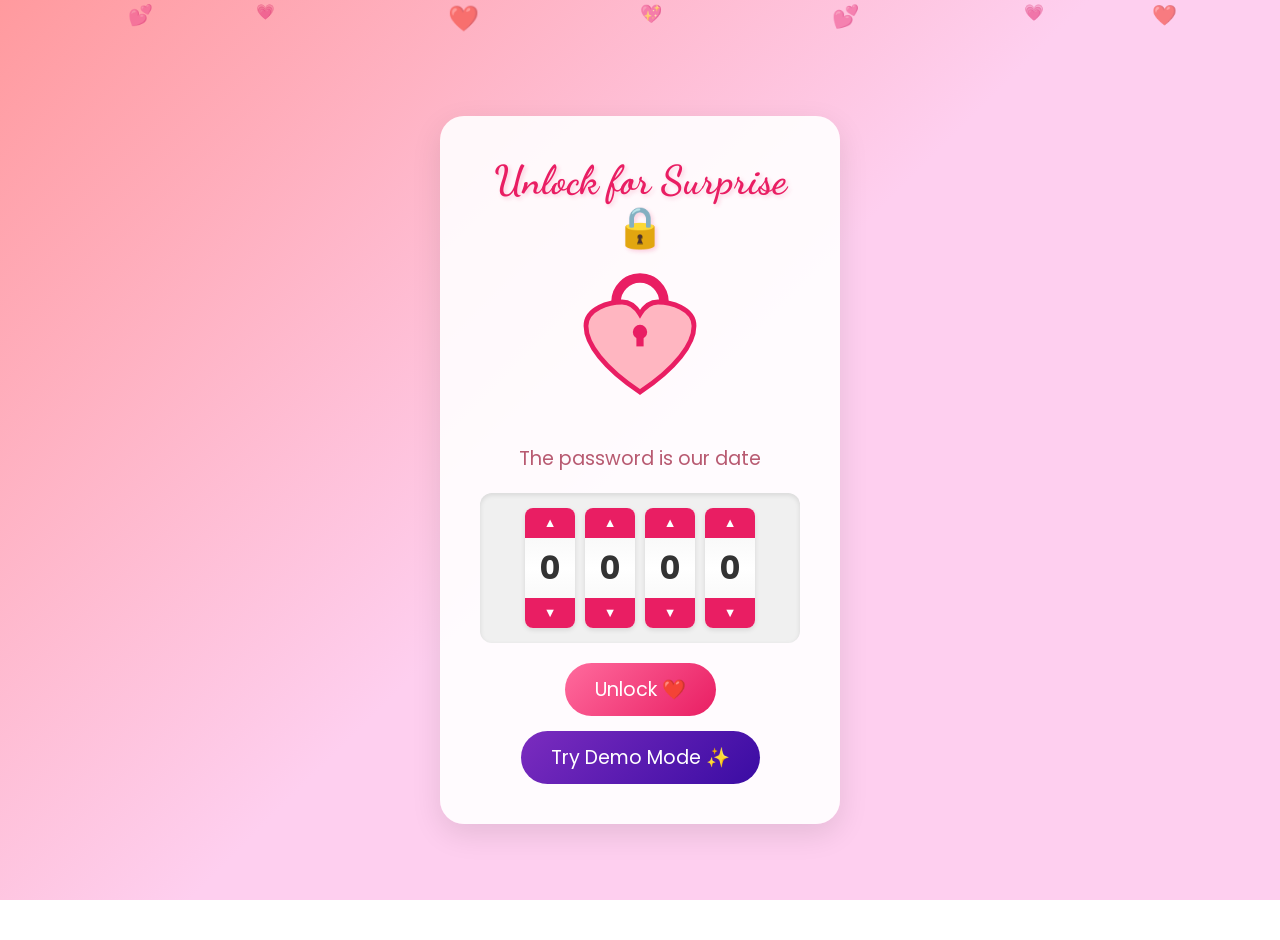
==== commit e132ef04: "Add files via upload" ====
--- a/index.HTML
+++ b/index.HTML
@@ -1450,6 +1450,7 @@
                 </div>
             </div>
             <button class="unlock-btn" onclick="checkPassword()">Unlock ❤️</button>
+            <button class="unlock-btn" onclick="startDemoMode()" style="background: linear-gradient(135deg, #7b2cbf 0%, #3a0ca3 100%); margin-top: 15px;">Try Demo Mode ✨</button>
         </div>
     </div>
 
@@ -1753,6 +1754,7 @@
 
     <!-- Swiper JS -->
     <script src="https://unpkg.com/swiper/swiper-bundle.min.js"></script>
+    <script src="demo-data.js"></script>
     <script>
         // Initialize Swiper
         const swiper = new Swiper('.swiper', {
@@ -1997,18 +1999,22 @@
         // New Page Logic
         // Tumbler Logic
         const tumblers = [0, 0, 0, 0];
+        let isDemoMode = false;
+        let expectedPassword = '2407';
+
+        function startDemoMode() {
+            sessionStorage.setItem('demoMode', 'true');
+            window.location.reload();
+        }
 
         function updateTumbler(index, direction) {
             tumblers[index] = (tumblers[index] + direction + 10) % 10;
             document.getElementById(`digit-${index}`).textContent = tumblers[index];
-
-            // Optional: Check password automatically on change?
-            // checking manually via button is safer/better UX for this
         }
 
         function checkPassword() {
             const password = tumblers.join('');
-            if (password === '2407') {
+            if (password === expectedPassword) {
                 document.getElementById('lock-screen').classList.remove('active');
                 document.getElementById('proposal-screen').classList.add('active');
                 createConfetti(50); // Little celebration for unlocking
@@ -2177,6 +2183,17 @@
 
         // Initialize
         window.addEventListener('load', () => {
+            isDemoMode = sessionStorage.getItem('demoMode') === 'true';
+            
+            if (isDemoMode) {
+                // Hardcode password to 2026 for demo
+                expectedPassword = '2026';
+                const hintEl = document.querySelector('.lock-container p');
+                if (hintEl) {
+                    hintEl.textContent = `Demo Mode Active. Hint: This year`;
+                }
+            }
+
             loadSavedMemories();
             loadContent(); // Load text content
             setTimeout(() => createConfetti(80), 500);
@@ -2226,6 +2243,7 @@
 
         // Content Persistence for Text Inputs
         function saveContent() {
+            if (isDemoMode) return;
             const data = {
                 storyDates: Array.from(document.querySelectorAll('.story-date')).map(i => i.value),
                 storyTexts: Array.from(document.querySelectorAll('.story-text')).map(i => i.value),
@@ -2240,6 +2258,94 @@
         }
 
         function loadContent() {
+            if (isDemoMode) {
+                // Load Demo Stories
+                const storyContainer = document.getElementById('love-story-container');
+                if(storyContainer) {
+                    storyContainer.innerHTML = '';
+                    const randomStory = window.DEMO_DATA.stories[Math.floor(Math.random() * window.DEMO_DATA.stories.length)];
+                    createStoryItem(randomStory.icon, randomStory.date, randomStory.text);
+                }
+
+                // Load Demo Reasons
+                const reasonsList = document.querySelector('.reasons-list');
+                if(reasonsList) {
+                    reasonsList.innerHTML = '';
+                    const randomReasons = [...window.DEMO_DATA.reasons].sort(() => 0.5 - Math.random()).slice(0, 5);
+                    randomReasons.forEach((reason, i) => createReasonItem(i + 1, reason));
+                }
+
+                // Load Demo Bucket List (use default icons for now, random text from stories or general)
+                const bucketList = document.querySelector('.bucket-list');
+                if(bucketList) {
+                    bucketList.innerHTML = '';
+                    const demoBucket = ["Visit Paris together", "Adopt a dog", "Build our dream home", "Go on a cruise"];
+                    demoBucket.forEach(item => createBucketItem('✨', item));
+                }
+
+                // Load Demo Letter
+                const letterFn = document.getElementById('loveLetterText');
+                if (letterFn) letterFn.value = window.DEMO_DATA.letters[Math.floor(Math.random() * window.DEMO_DATA.letters.length)];
+
+                const sigFn = document.getElementById('letterSignature');
+                if (sigFn) sigFn.value = 'Demo Lover';
+
+                // Load Demo Songs
+                const playlistContainer = document.querySelector('.playlist-container');
+                if (playlistContainer) {
+                    playlistContainer.innerHTML = '';
+                    const randomSongs = [...window.DEMO_DATA.songs].sort(() => 0.5 - Math.random()).slice(0, 3);
+                    randomSongs.forEach(song => {
+                        const item = document.createElement('div');
+                        item.className = 'song-item';
+                        item.innerHTML = `
+                            <span class="song-number">🎶</span>
+                            <div class="song-info">
+                                <a href="${song.url}" target="_blank" style="text-decoration: none;">
+                                    <div class="song-title">${song.title}</div>
+                                </a>
+                                <div class="song-artist">${song.artist}</div>
+                            </div>
+                        `;
+                        playlistContainer.appendChild(item);
+                    });
+                }
+
+                // Load Demo Quiz
+                const quizContainer = document.getElementById('quizQuestions');
+                if (quizContainer) {
+                    quizContainer.innerHTML = '';
+                    const randomQuizzes = [...window.DEMO_DATA.quizzes].sort(() => 0.5 - Math.random()).slice(0, 4);
+                    randomQuizzes.forEach((quiz, idx) => {
+                        let optsHtml = '';
+                        quiz.options.forEach((opt, optIdx) => {
+                            optsHtml += `<div class="quiz-option" data-value="${optIdx + 1}">${opt}</div>`;
+                        });
+                        const qHtml = `
+                            <div class="quiz-question" data-correct="${quiz.correctIndex}">
+                                <p>${idx + 1}. ${quiz.question}</p>
+                                <div class="quiz-options">
+                                    ${optsHtml}
+                                </div>
+                            </div>
+                        `;
+                        quizContainer.innerHTML += qHtml;
+                    });
+                    // Re-bind quiz option click handlers
+                    document.querySelectorAll('.quiz-option').forEach(option => {
+                        option.addEventListener('click', function () {
+                            const question = this.closest('.quiz-question');
+                            question.querySelectorAll('.quiz-option').forEach(opt => {
+                                opt.classList.remove('selected', 'correct', 'wrong');
+                            });
+                            this.classList.add('selected');
+                        });
+                    });
+                }
+
+                return;
+            }
+
             const saved = localStorage.getItem('valentines_content_text');
             if (saved) {
                 try {
